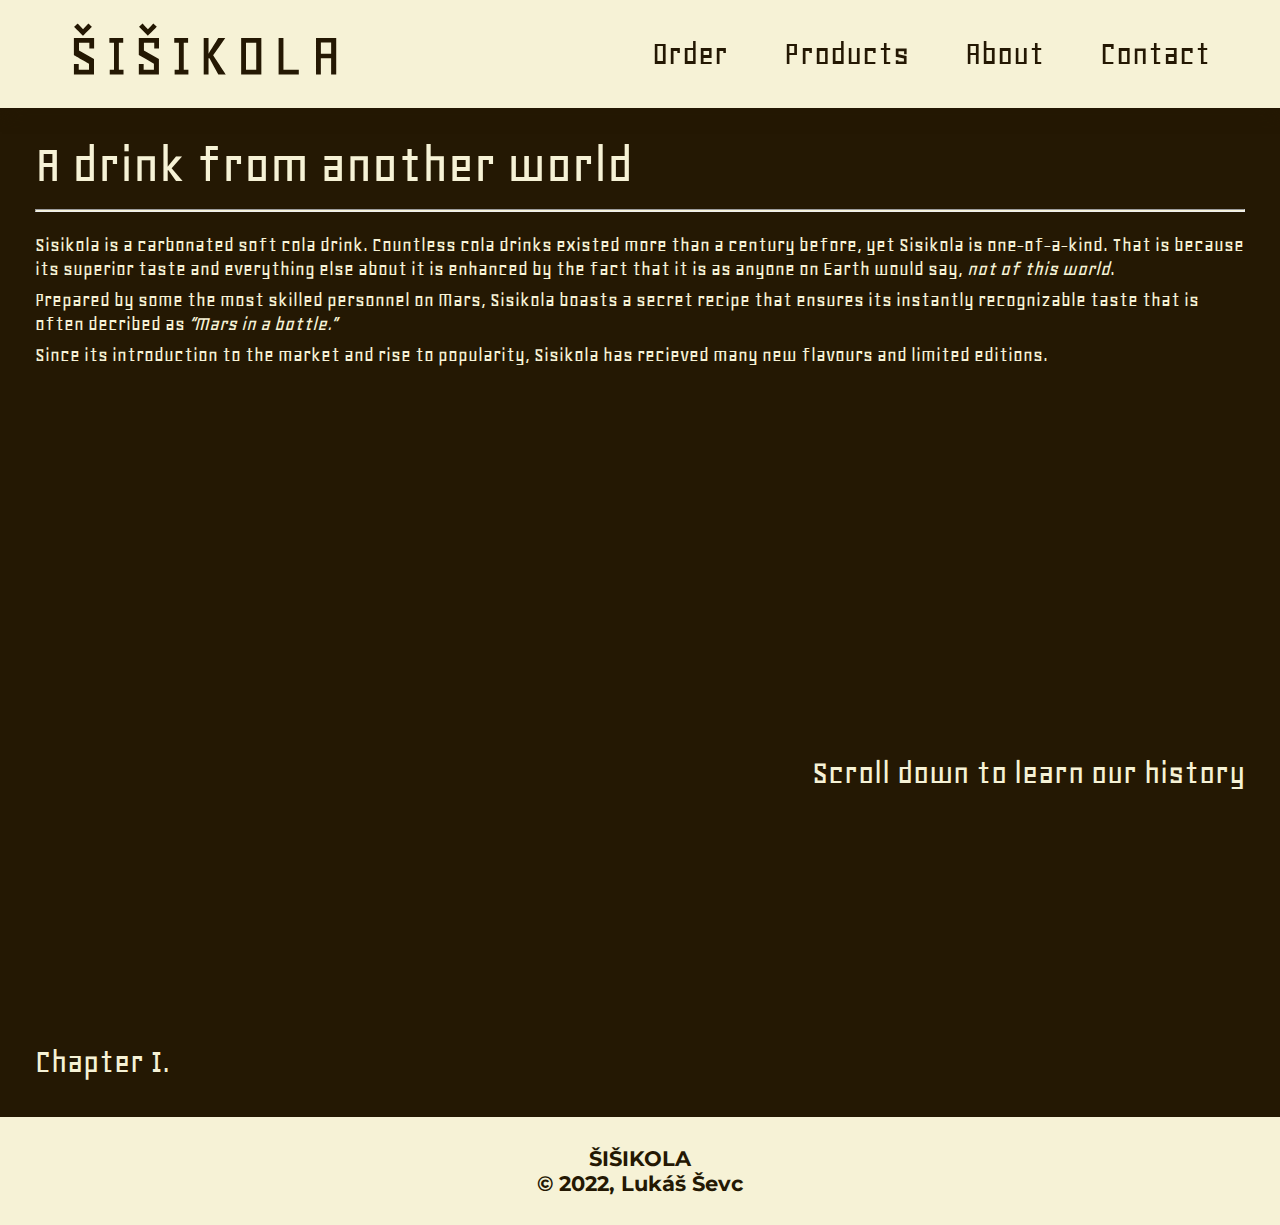
==== about.html @ ee21e85d "about: added introduction section" ====
<!DOCTYPE html>
<html lang="en">
<head>
    <meta charset="UTF-8">
    <meta http-equiv="X-UA-Compatible" content="IE=edge">
    <meta name="viewport" content="width=device-width, initial-scale=1.0">
    <title>Šišikola - About</title>
    <link rel="stylesheet" href="styles/global.css">
    <link rel="stylesheet" href="styles/about.css">
</head>
<body>
    <header id="header">
        <a href="index.html" id="header-img">
            <img src="media/sisikola-logo-text.svg" alt="logo">
        </a>
        <nav id="nav-bar">
            <a class="nav-link" href="">Order</a>
            <a class="nav-link" href="">Products</a>
            <a class="nav-link" href="">About</a>
            <a class="nav-link" href="contact.html">Contact</a>
        </nav>
        <div class="hamburger">
            <span class="bar"></span>
            <span class="bar"></span>
            <span class="bar"></span>
        </div>
    </header>
    
    <section id="main">
        <section id="intro">
            <div class="content">
                <h1>A drink from another world</h1>
                <hr>
                <div class="text">
                    <p>Sisikola is a carbonated soft cola drink. Countless cola drinks existed more than a century before, yet Sisikola is one-of-a-kind. That is because its superior taste and everything else about it is enhanced by the fact that it is as anyone on Earth would say, <i>not of this world</i>.</p>
                    <p>Prepared by some the most skilled personnel on Mars, Sisikola  boasts a secret recipe that ensures its instantly recognizable taste that is often decribed as <i>“Mars in a bottle.”</i></p>
                    <p>Since its introduction to the market and rise to popularity, Sisikola has recieved many new flavours and limited editions.</p>
                </div>
            </div>
            <div class="scroll-prompt">
                <h2>Scroll down to learn our history</h2>
            </div>
        </section>
        <section id="story">
            <div id="chapters-container">
                <arcticle class="chapter">
                    <h2>Chapter I.</h2>
                </arcticle>
            </div>
        </section>
    </section>
    
    <footer>
        <p class="copyright">
            ŠIŠIKOLA
            <br>
            © 2022, Lukáš Ševc
        </p>
    </footer>
</body>
</html>

<script src="scripts/header.js"></script>
---- styles/global.css ----
@import url("https://fonts.googleapis.com/css2?family=Geo:ital@0;1&family=Montserrat:ital,wght@0,100;0,200;0,300;0,400;0,500;0,600;0,700;0,800;0,900;1,100;1,200;1,300;1,400;1,500;1,600;1,700;1,800;1,900&display=swap");
:root {
  font-size: 10px;
}

@media (max-width: 1800px) {
  :root {
    font-size: 9px;
  }
}

@media (max-width: 1500px) {
  :root {
    font-size: 8px;
  }
}

@media (max-width: 1300px) {
  :root {
    font-size: 7px;
  }
}

@media (max-width: 1200px) {
  :root {
    font-size: 6px;
  }
}

@media (max-width: 900px) {
  :root {
    font-size: 5.5px;
  }
}

* {
  margin: 0;
  padding: 0;
  -webkit-box-sizing: border-box;
          box-sizing: border-box;
}

#main {
  font-size: 4rem;
  width: 100vw;
  display: -webkit-box;
  display: -ms-flexbox;
  display: flex;
  -webkit-box-orient: vertical;
  -webkit-box-direction: normal;
      -ms-flex-direction: column;
          flex-direction: column;
  position: relative;
  min-height: 90vh;
  padding-top: 12vh;
  overflow: hidden;
}

h1 {
  font-size: 8rem;
  font-weight: normal;
}

@media (max-width: 620px) {
  h1 {
    font-size: 5rem;
  }
}

h2 {
  font-size: 5rem;
  font-weight: normal;
}

@media (max-width: 620px) {
  h2 {
    font-size: 4.5rem;
  }
}

p {
  font-size: 3rem;
}

hr {
  background: #F6F2D6;
  color: #F6F2D6;
  height: 3px;
}

body {
  background: #241803;
  background-image: url(../media/noise-bg.png);
  background-position: center;
  background-repeat: repeat;
  background-size: cover;
  color: #F6F2D6;
  font-family: 'Geo', sans-serif;
  width: 100vw;
  overflow-x: hidden;
  scrollbar-width: 0;
}

body::-webkit-scrollbar {
  display: none;
}

header, footer {
  background: #F6F2D6;
  color: #241803;
  width: 100vw;
  height: 12vh;
  z-index: 99;
}

header {
  position: fixed;
  display: -webkit-box;
  display: -ms-flexbox;
  display: flex;
  -webkit-box-pack: justify;
      -ms-flex-pack: justify;
          justify-content: space-between;
  -webkit-box-align: center;
      -ms-flex-align: center;
          align-items: center;
  font-size: 5rem;
  -webkit-box-shadow: 0.2rem 0.2rem 3rem #241803;
          box-shadow: 0.2rem 0.2rem 3rem #241803;
  padding: 0 10rem;
  -webkit-box-sizing: border-box;
          box-sizing: border-box;
}

@media (max-width: 400px) {
  header {
    padding: 0 10vw;
  }
}

header #header-img {
  width: 30vh;
}

@media (max-width: 460px) {
  header #header-img {
    width: 50vw;
  }
}

header #nav-bar {
  display: -webkit-box;
  display: -ms-flexbox;
  display: flex;
  text-align: center;
  -webkit-box-align: center;
      -ms-flex-align: center;
          align-items: center;
  -webkit-box-pack: space-evenly;
      -ms-flex-pack: space-evenly;
          justify-content: space-evenly;
  gap: 8rem;
}

header #nav-bar .nav-link {
  text-decoration: none;
  color: #241803;
}

footer {
  font-size: 2rem;
  display: -webkit-box;
  display: -ms-flexbox;
  display: flex;
  -webkit-box-align: center;
      -ms-flex-align: center;
          align-items: center;
  -webkit-box-pack: center;
      -ms-flex-pack: center;
          justify-content: center;
}

footer .copyright {
  font-weight: bold;
  font-family: 'Montserrat', sans-serif;
  text-align: center;
}

.button {
  font-size: 6rem;
  border: 2px solid #F6F2D6;
  padding: 1rem 8rem;
  background: rgba(246, 242, 214, 0.12);
  text-decoration: none;
  color: #F6F2D6;
  text-align: center;
}

@media (max-width: 600px) {
  .button {
    font-size: 5rem;
  }
}

.button:hover {
  -webkit-filter: brightness(400%);
          filter: brightness(400%);
  -webkit-filter: saturate(200%);
          filter: saturate(200%);
  -webkit-box-shadow: 0 0 1rem rgba(246, 242, 214, 0.8);
          box-shadow: 0 0 1rem rgba(246, 242, 214, 0.8);
}

.hamburger {
  display: none;
  cursor: pointer;
}

.hamburger .bar {
  display: block;
  width: 25px;
  height: 4px;
  background-color: #241803;
  border-radius: 1px;
}

@media (max-width: 1200px) {
  .hamburger {
    display: block;
    position: relative;
    display: -webkit-box;
    display: -ms-flexbox;
    display: flex;
    -webkit-box-orient: vertical;
    -webkit-box-direction: normal;
        -ms-flex-direction: column;
            flex-direction: column;
    gap: 6px;
    -webkit-box-align: end;
        -ms-flex-align: end;
            align-items: flex-end;
  }
  hamburger.active .bar:nth-child(2) {
    opacity: 0;
  }
  hamburger.active .bar:nth-child(1) {
    -webkit-transform: translateY(8px) rotate(45deg);
            transform: translateY(8px) rotate(45deg);
  }
  hamburger.active .bar:nth-child(3) {
    -webkit-transform: translateY(-8px) rotate(-45deg);
            transform: translateY(-8px) rotate(-45deg);
  }
  #nav-bar {
    position: fixed;
    top: -100vh;
    -webkit-box-orient: vertical;
    -webkit-box-direction: normal;
        -ms-flex-direction: column;
            flex-direction: column;
    background-color: rgba(246, 242, 214, 0.8);
    width: 100%;
    -webkit-transition: .7s ease;
    transition: .7s ease;
    z-index: -10;
    padding: 5rem 0 15rem 0;
    height: 100vh;
    margin: 0 -10rem;
    font-size: 7rem;
    -webkit-backdrop-filter: blur(4px);
            backdrop-filter: blur(4px);
  }
}

@media (max-width: 1200px) and (max-width: 400px) {
  #nav-bar {
    margin: 0 -10vw;
  }
}

@media (max-width: 1200px) {
  #nav-bar.active {
    top: 9vh;
  }
}
---- styles/about.css ----
#main #intro, #main #story {
  padding: 5rem;
  display: -webkit-box;
  display: -ms-flexbox;
  display: flex;
  -webkit-box-orient: vertical;
  -webkit-box-direction: normal;
      -ms-flex-direction: column;
          flex-direction: column;
  -webkit-box-pack: justify;
      -ms-flex-pack: justify;
          justify-content: space-between;
  gap: 3rem;
}

#main #intro h1, #main #story h1 {
  line-height: .8em;
}

#main #intro .text, #main #story .text {
  display: -webkit-box;
  display: -ms-flexbox;
  display: flex;
  -webkit-box-orient: vertical;
  -webkit-box-direction: normal;
      -ms-flex-direction: column;
          flex-direction: column;
  -webkit-box-pack: justify;
      -ms-flex-pack: justify;
          justify-content: space-between;
  gap: 1rem;
}

#main #intro {
  min-height: 100vh;
}

#main #intro .content {
  display: -webkit-box;
  display: -ms-flexbox;
  display: flex;
  -webkit-box-orient: vertical;
  -webkit-box-direction: normal;
      -ms-flex-direction: column;
          flex-direction: column;
  gap: 3rem;
}

#main #intro .scroll-prompt {
  position: relative;
  bottom: 20vh;
  text-align: right;
}
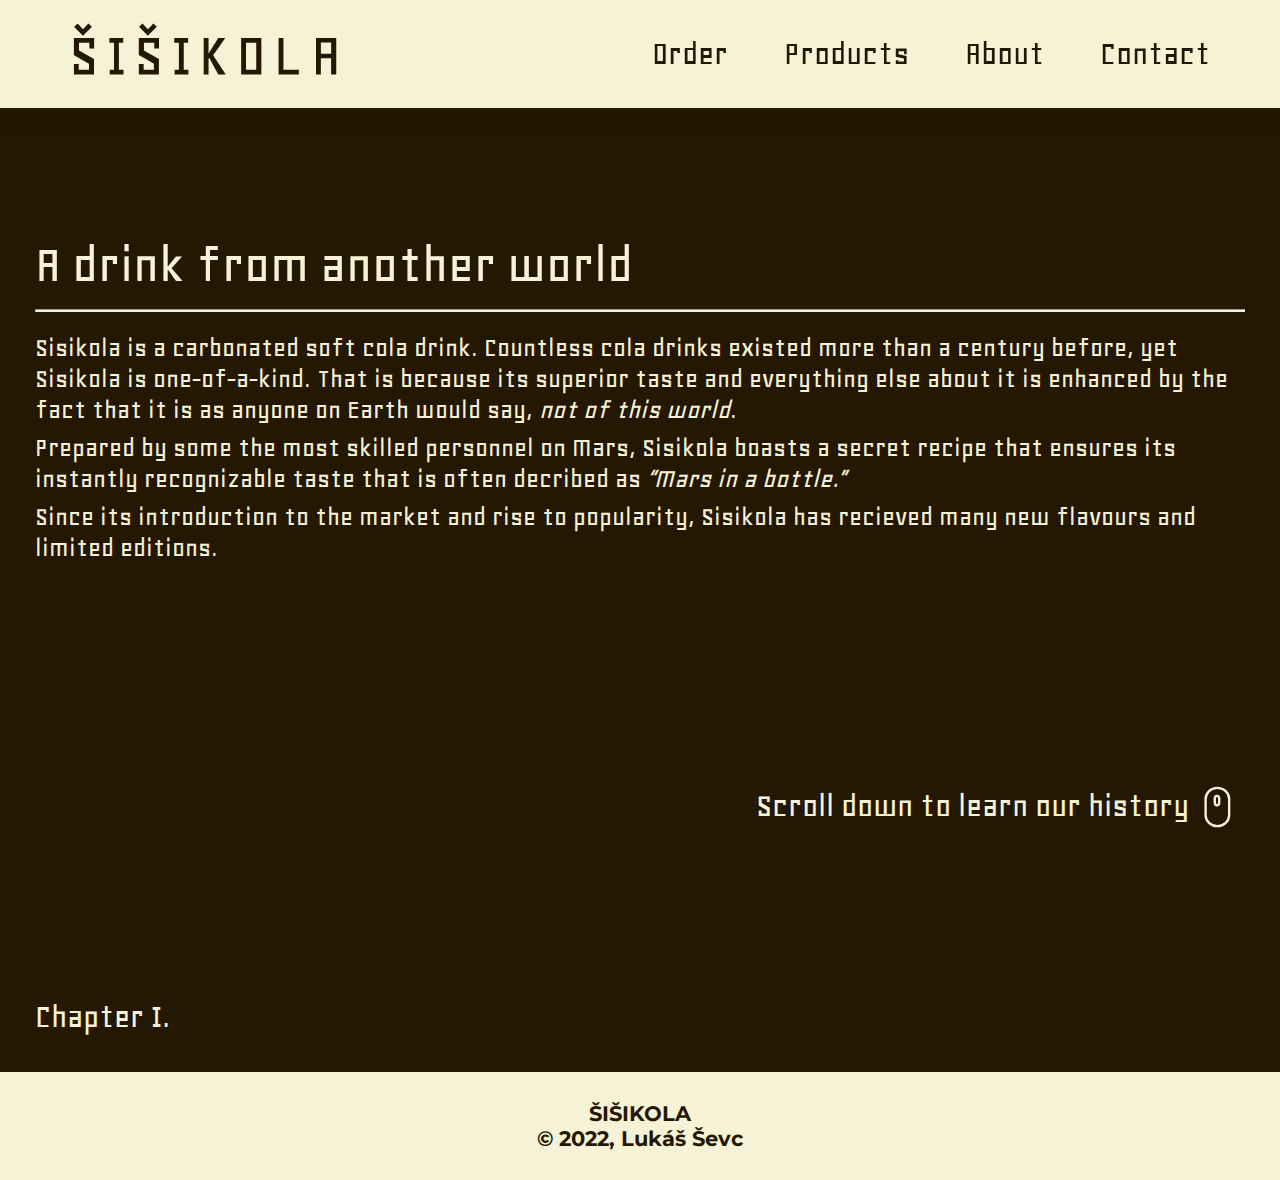
==== commit 4d32a440: "about: added animated scroll down prompt" ====
--- a/about.html
+++ b/about.html
@@ -38,7 +38,7 @@
                 </div>
             </div>
             <div class="scroll-prompt">
-                <h2>Scroll down to learn our history</h2>
+                <h2>Scroll down to learn our history</h2><img class="inline-icon" src="media/icons/scroll-light.svg" alt="scroll">
             </div>
         </section>
         <section id="story">
--- a/styles/global.css
+++ b/styles/global.css
@@ -165,6 +165,11 @@
 header #nav-bar .nav-link {
   text-decoration: none;
   color: #241803;
+}
+
+.inline-icon {
+  height: 1.5em;
+  width: 2em;
 }
 
 footer {
@@ -283,3 +288,42 @@
     top: 9vh;
   }
 }
+
+.scroll-prompt .inline-icon {
+  -webkit-animation-name: bounce;
+          animation-name: bounce;
+  -webkit-animation-iteration-count: infinite;
+          animation-iteration-count: infinite;
+  -webkit-animation-duration: 2s;
+          animation-duration: 2s;
+}
+
+@-webkit-keyframes bounce {
+  0% {
+    -webkit-transform: translate(0, 30%);
+            transform: translate(0, 30%);
+  }
+  50% {
+    -webkit-transform: translate(0, -20%);
+            transform: translate(0, -20%);
+  }
+  100% {
+    -webkit-transform: translate(0, 30%);
+            transform: translate(0, 30%);
+  }
+}
+
+@keyframes bounce {
+  0% {
+    -webkit-transform: translate(0, 30%);
+            transform: translate(0, 30%);
+  }
+  50% {
+    -webkit-transform: translate(0, -20%);
+            transform: translate(0, -20%);
+  }
+  100% {
+    -webkit-transform: translate(0, 30%);
+            transform: translate(0, 30%);
+  }
+}
--- a/styles/about.css
+++ b/styles/about.css
@@ -31,8 +31,14 @@
   gap: 1rem;
 }
 
+#main #intro .text p, #main #story .text p {
+  font-size: 1em;
+}
+
 #main #intro {
-  min-height: 100vh;
+  min-height: 95vh;
+  -ms-flex-pack: distribute;
+      justify-content: space-around;
 }
 
 #main #intro .content {
@@ -48,6 +54,14 @@
 
 #main #intro .scroll-prompt {
   position: relative;
-  bottom: 20vh;
   text-align: right;
+  display: -webkit-box;
+  display: -ms-flexbox;
+  display: flex;
+  -webkit-box-align: center;
+      -ms-flex-align: center;
+          align-items: center;
+  -webkit-box-pack: end;
+      -ms-flex-pack: end;
+          justify-content: end;
 }
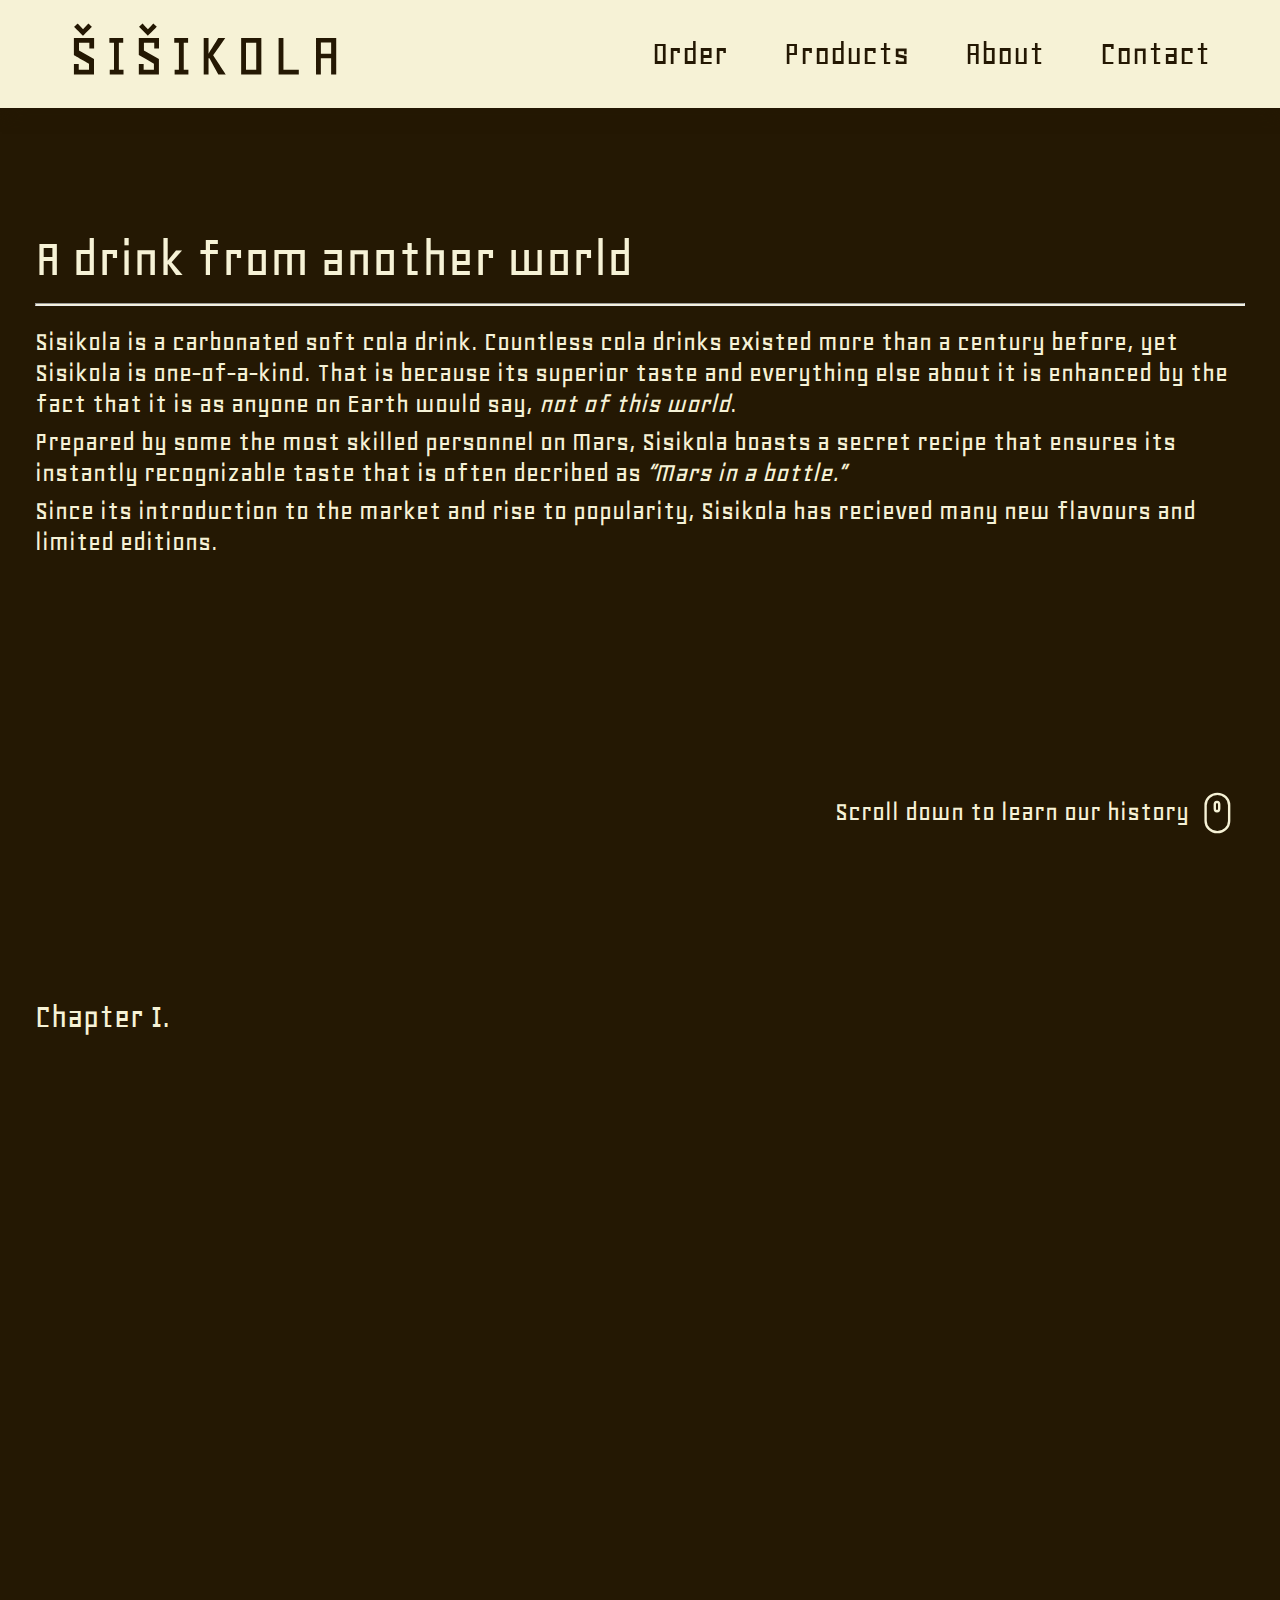
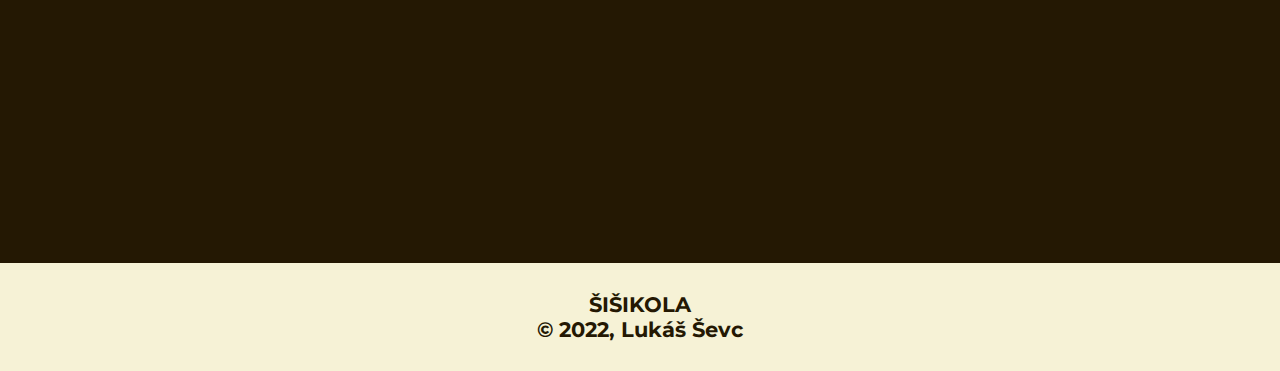
==== commit 97ef24c5: "about: scroll prompt now clickable" ====
--- a/about.html
+++ b/about.html
@@ -37,9 +37,9 @@
                     <p>Since its introduction to the market and rise to popularity, Sisikola has recieved many new flavours and limited editions.</p>
                 </div>
             </div>
-            <div class="scroll-prompt">
-                <h2>Scroll down to learn our history</h2><img class="inline-icon" src="media/icons/scroll-light.svg" alt="scroll">
-            </div>
+            <a href="#story" class="scroll-prompt">
+                <span>Scroll down to learn our history</span><img class="inline-icon" src="media/icons/scroll-light.svg" alt="scroll">
+            </a>
         </section>
         <section id="story">
             <div id="chapters-container">
--- a/styles/global.css
+++ b/styles/global.css
@@ -1,6 +1,7 @@
 @import url("https://fonts.googleapis.com/css2?family=Geo:ital@0;1&family=Montserrat:ital,wght@0,100;0,200;0,300;0,400;0,500;0,600;0,700;0,800;0,900;1,100;1,200;1,300;1,400;1,500;1,600;1,700;1,800;1,900&display=swap");
 :root {
   font-size: 10px;
+  scroll-behavior: smooth;
 }
 
 @media (max-width: 1800px) {
@@ -289,6 +290,23 @@
   }
 }
 
+.inline-icon {
+  display: inline;
+}
+
+.scroll-prompt {
+  text-decoration: none;
+  color: #F6F2D6;
+}
+
+.scroll-prompt:hover {
+  -webkit-filter: brightness(400%);
+          filter: brightness(400%);
+  -webkit-filter: saturate(200%);
+          filter: saturate(200%);
+  text-shadow: 0 0 1rem rgba(246, 242, 214, 0.8);
+}
+
 .scroll-prompt .inline-icon {
   -webkit-animation-name: bounce;
           animation-name: bounce;
--- a/styles/about.css
+++ b/styles/about.css
@@ -11,6 +11,7 @@
       -ms-flex-pack: justify;
           justify-content: space-between;
   gap: 3rem;
+  min-height: 100vh;
 }
 
 #main #intro h1, #main #story h1 {
@@ -39,6 +40,7 @@
   min-height: 95vh;
   -ms-flex-pack: distribute;
       justify-content: space-around;
+  gap: 5vh;
 }
 
 #main #intro .content {
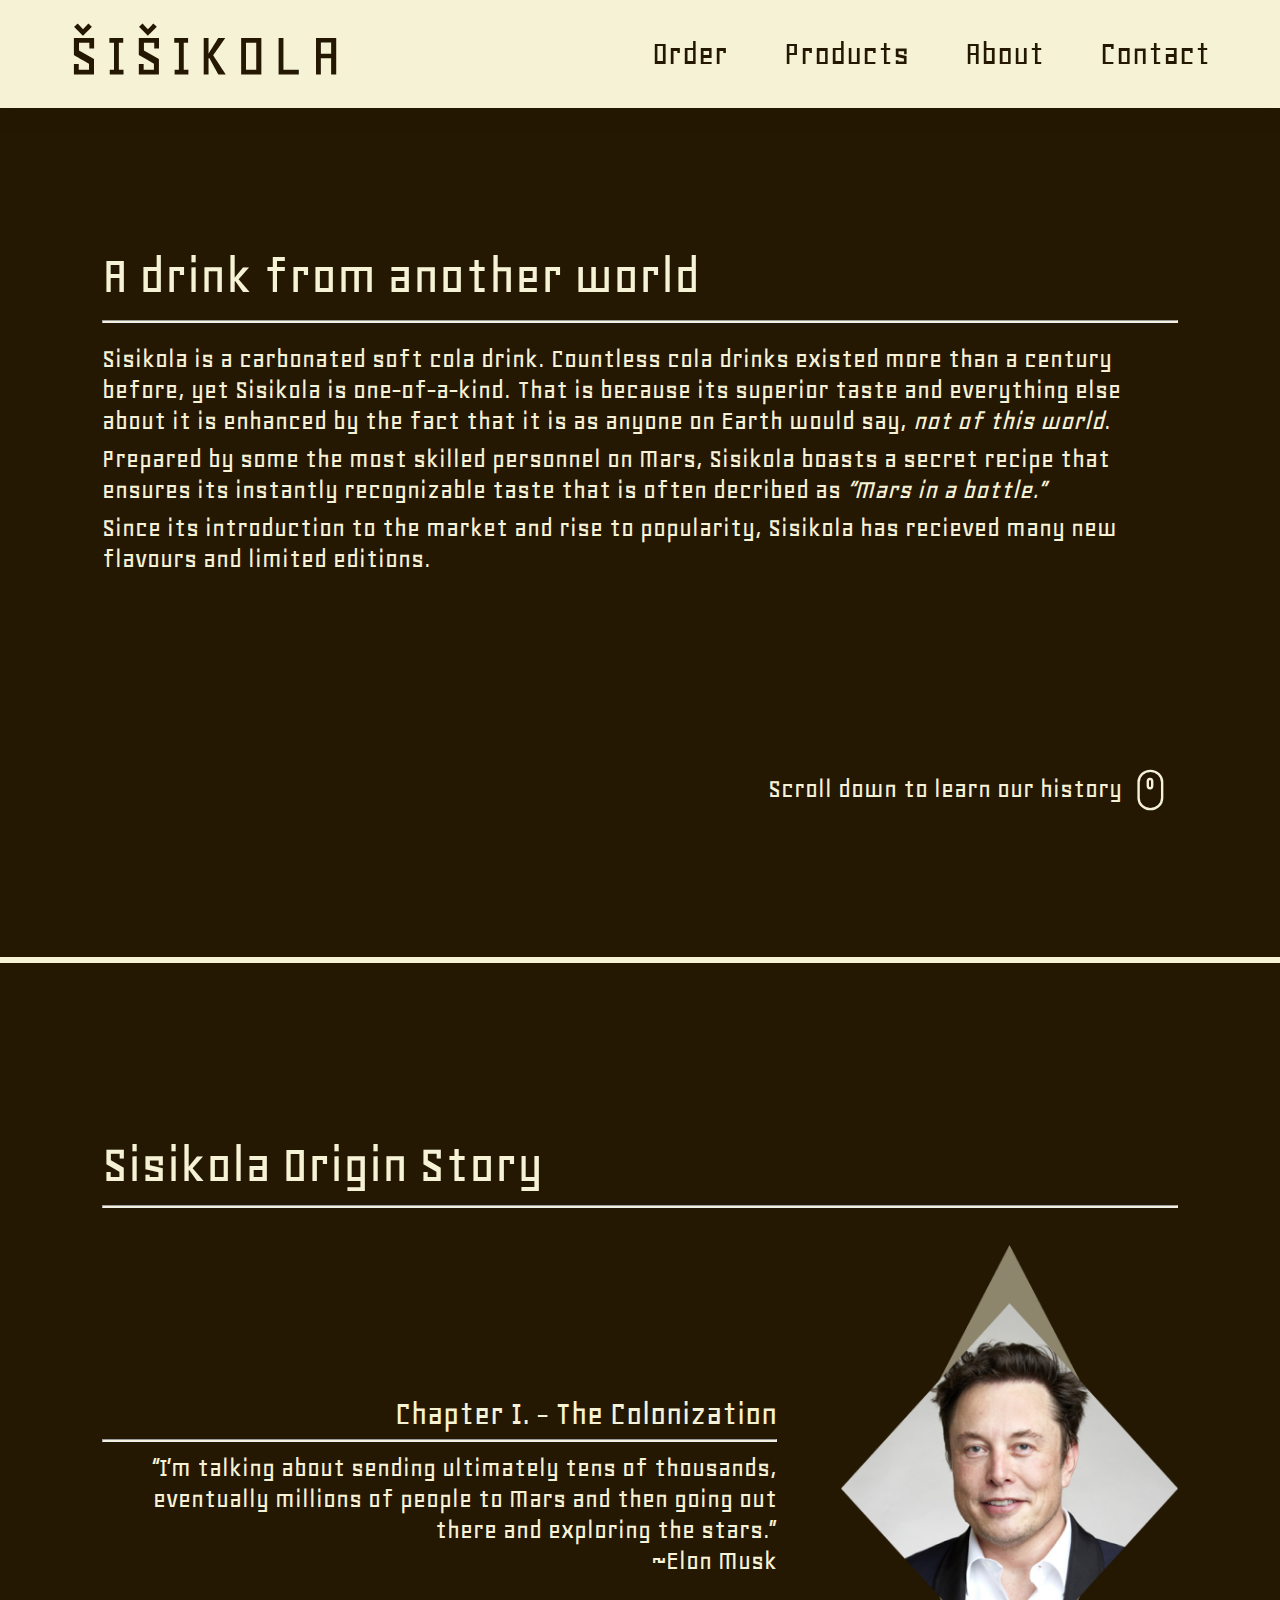
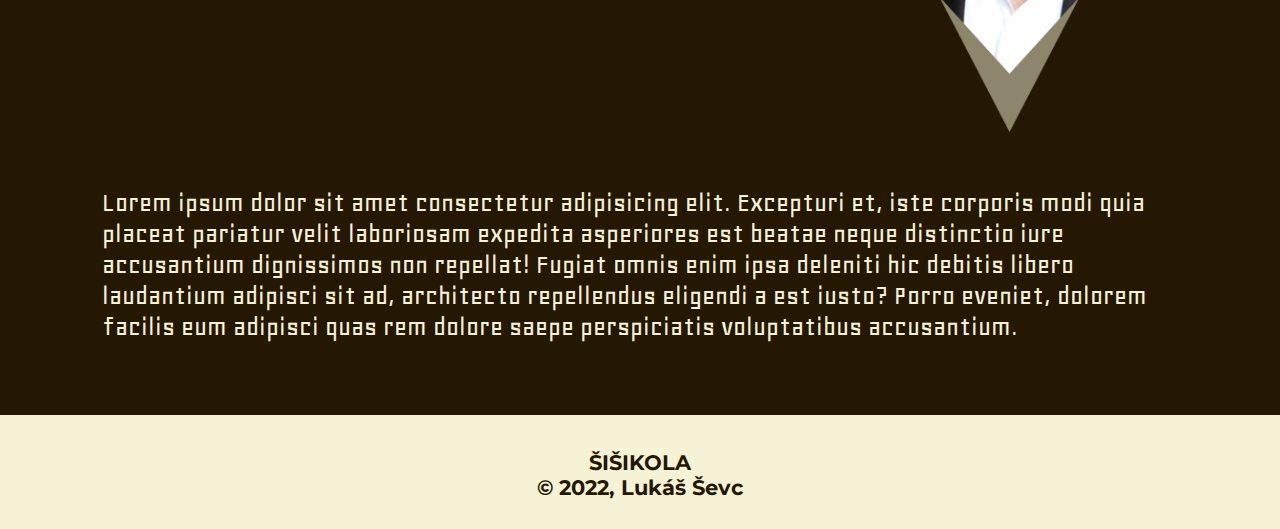
==== commit 529fddec: "about: added chapter 1 placeholder" ====
--- a/about.html
+++ b/about.html
@@ -42,11 +42,34 @@
             </a>
         </section>
         <section id="story">
-            <div id="chapters-container">
-                <arcticle class="chapter">
-                    <h2>Chapter I.</h2>
-                </arcticle>
-            </div>
+            <article class="chapter">
+                <div class="chapter-head">
+                    <div class="text-part">
+                        <h1 class="title">Sisikola Origin Story</h1>
+                        <hr>
+                        <p class="heading-description"></p>
+                    </div>
+                </div>
+            </article>
+            <arcticle class="chapter">
+                <div class="chapter-head">
+                    <div class="text-part">
+                        <h2 class="title">Chapter I. - The Colonization</h2>
+                        <hr>
+                        <p>
+                            <blockquote cite="https://www.pbs.org/newshour/show/spacex-boldly-looks-to-blast-millions-of-people-to-mars">
+                                <q>I’m talking about sending ultimately tens of thousands, eventually millions of people to Mars and then going out there and exploring the stars.</q>
+                                <br>
+                                ~Elon Musk
+                            </blockquote>
+                        </p>
+                    </div>
+                    <img class="img-part" src="media/about-images/elon-musk.png" alt="Elon Musk">
+                </div>
+                <div class="text">
+                    <p>Lorem ipsum dolor sit amet consectetur adipisicing elit. Excepturi et, iste corporis modi quia placeat pariatur velit laboriosam expedita asperiores est beatae neque distinctio iure accusantium dignissimos non repellat! Fugiat omnis enim ipsa deleniti hic debitis libero laudantium adipisci sit ad, architecto repellendus eligendi a est iusto? Porro eveniet, dolorem facilis eum adipisci quas rem dolore saepe perspiciatis voluptatibus accusantium.</p>
+                </div>
+            </arcticle>
         </section>
     </section>
     
--- a/styles/global.css
+++ b/styles/global.css
@@ -55,6 +55,11 @@
   min-height: 90vh;
   padding-top: 12vh;
   overflow: hidden;
+}
+
+#main > * {
+  border-bottom: 6px solid #F6F2D6;
+  padding: 8vh 8vw;
 }
 
 h1 {
--- a/styles/about.css
+++ b/styles/about.css
@@ -1,5 +1,4 @@
 #main #intro, #main #story {
-  padding: 5rem;
   display: -webkit-box;
   display: -ms-flexbox;
   display: flex;
@@ -67,3 +66,77 @@
       -ms-flex-pack: end;
           justify-content: end;
 }
+
+#main #story {
+  padding-top: 20vh;
+  display: -webkit-box;
+  display: -ms-flexbox;
+  display: flex;
+  -webkit-box-orient: vertical;
+  -webkit-box-direction: normal;
+      -ms-flex-direction: column;
+          flex-direction: column;
+  -webkit-box-pack: start;
+      -ms-flex-pack: start;
+          justify-content: start;
+}
+
+#main #story .chapter {
+  display: -webkit-box;
+  display: -ms-flexbox;
+  display: flex;
+  -webkit-box-orient: vertical;
+  -webkit-box-direction: normal;
+      -ms-flex-direction: column;
+          flex-direction: column;
+  gap: 2em;
+}
+
+#main #story .chapter .chapter-head {
+  display: -ms-grid;
+  display: grid;
+  -ms-grid-columns: 2fr 1fr;
+      grid-template-columns: 2fr 1fr;
+  justify-items: center;
+  -webkit-box-align: center;
+      -ms-flex-align: center;
+          align-items: center;
+  gap: 5vw;
+}
+
+#main #story .chapter .chapter-head .text-part {
+  width: 100%;
+  display: -webkit-box;
+  display: -ms-flexbox;
+  display: flex;
+  -webkit-box-orient: vertical;
+  -webkit-box-direction: normal;
+      -ms-flex-direction: column;
+          flex-direction: column;
+  gap: .2em;
+  -webkit-box-pack: space-evenly;
+      -ms-flex-pack: space-evenly;
+          justify-content: space-evenly;
+  text-align: right;
+}
+
+#main #story .chapter .chapter-head .img-part {
+  width: 100%;
+}
+
+#main #story .chapter:nth-child(1) {
+  -webkit-box-orient: vertical;
+  -webkit-box-direction: normal;
+      -ms-flex-direction: column;
+          flex-direction: column;
+  gap: 3rem;
+}
+
+#main #story .chapter:nth-child(1) .chapter-head {
+  display: block;
+}
+
+#main #story .chapter:nth-child(1) .chapter-head .text-part {
+  gap: .6em;
+  text-align: left;
+}
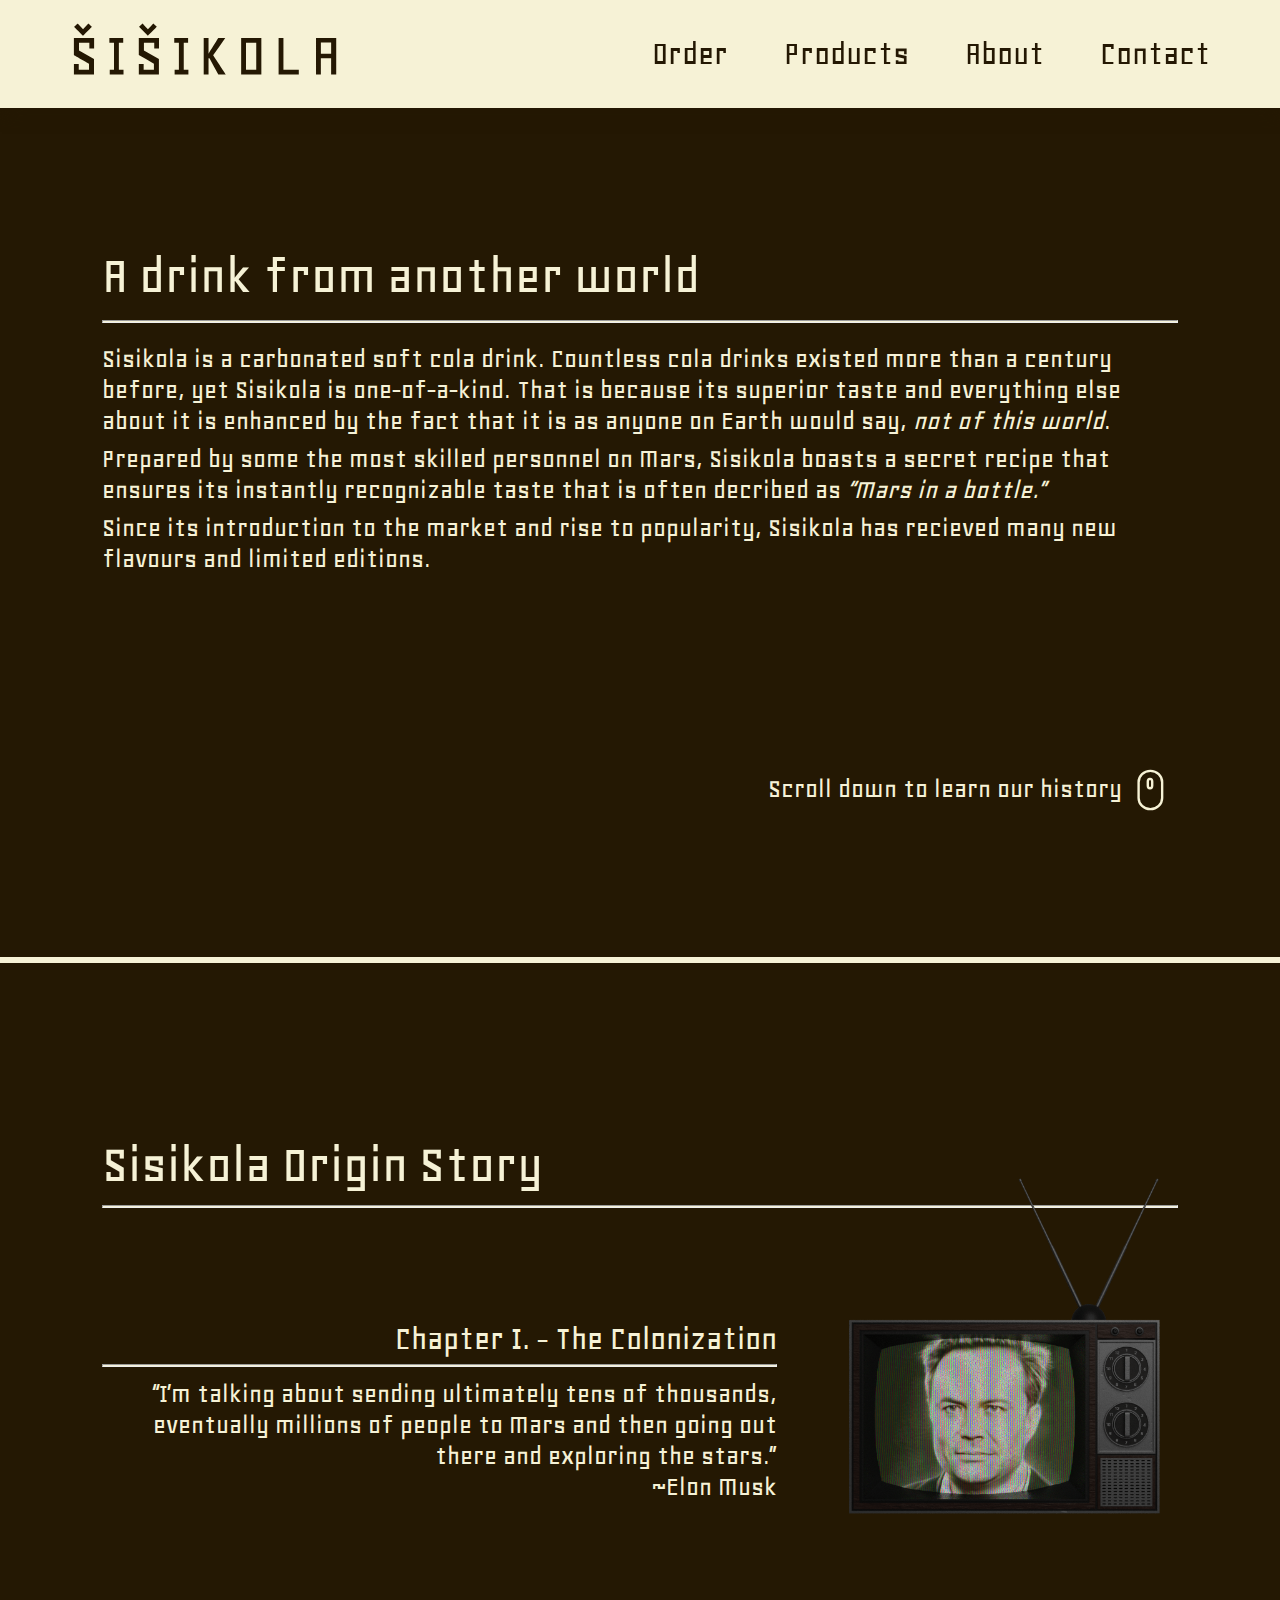
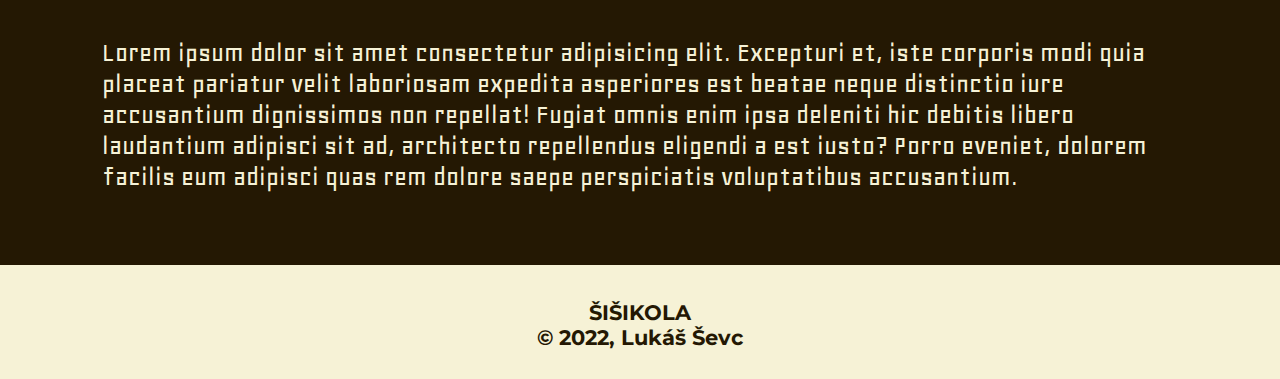
==== commit ebca5046: "visual adjustments" ====
--- a/about.html
+++ b/about.html
@@ -64,7 +64,7 @@
                             </blockquote>
                         </p>
                     </div>
-                    <img class="img-part" src="media/about-images/elon-musk.png" alt="Elon Musk">
+                    <img class="img-part" src="media/tv-portraits/tv-on-elon-musk.png" alt="Elon Musk">
                 </div>
                 <div class="text">
                     <p>Lorem ipsum dolor sit amet consectetur adipisicing elit. Excepturi et, iste corporis modi quia placeat pariatur velit laboriosam expedita asperiores est beatae neque distinctio iure accusantium dignissimos non repellat! Fugiat omnis enim ipsa deleniti hic debitis libero laudantium adipisci sit ad, architecto repellendus eligendi a est iusto? Porro eveniet, dolorem facilis eum adipisci quas rem dolore saepe perspiciatis voluptatibus accusantium.</p>
--- a/styles/global.css
+++ b/styles/global.css
@@ -1,19 +1,7 @@
 @import url("https://fonts.googleapis.com/css2?family=Geo:ital@0;1&family=Montserrat:ital,wght@0,100;0,200;0,300;0,400;0,500;0,600;0,700;0,800;0,900;1,100;1,200;1,300;1,400;1,500;1,600;1,700;1,800;1,900&display=swap");
 :root {
-  font-size: 10px;
+  font-size: 8px;
   scroll-behavior: smooth;
-}
-
-@media (max-width: 1800px) {
-  :root {
-    font-size: 9px;
-  }
-}
-
-@media (max-width: 1500px) {
-  :root {
-    font-size: 8px;
-  }
 }
 
 @media (max-width: 1300px) {
@@ -57,7 +45,7 @@
   overflow: hidden;
 }
 
-#main > * {
+#main > section {
   border-bottom: 6px solid #F6F2D6;
   padding: 8vh 8vw;
 }
--- a/styles/about.css
+++ b/styles/about.css
@@ -121,7 +121,9 @@
 }
 
 #main #story .chapter .chapter-head .img-part {
+  position: relative;
   width: 100%;
+  bottom: 20%;
 }
 
 #main #story .chapter:nth-child(1) {
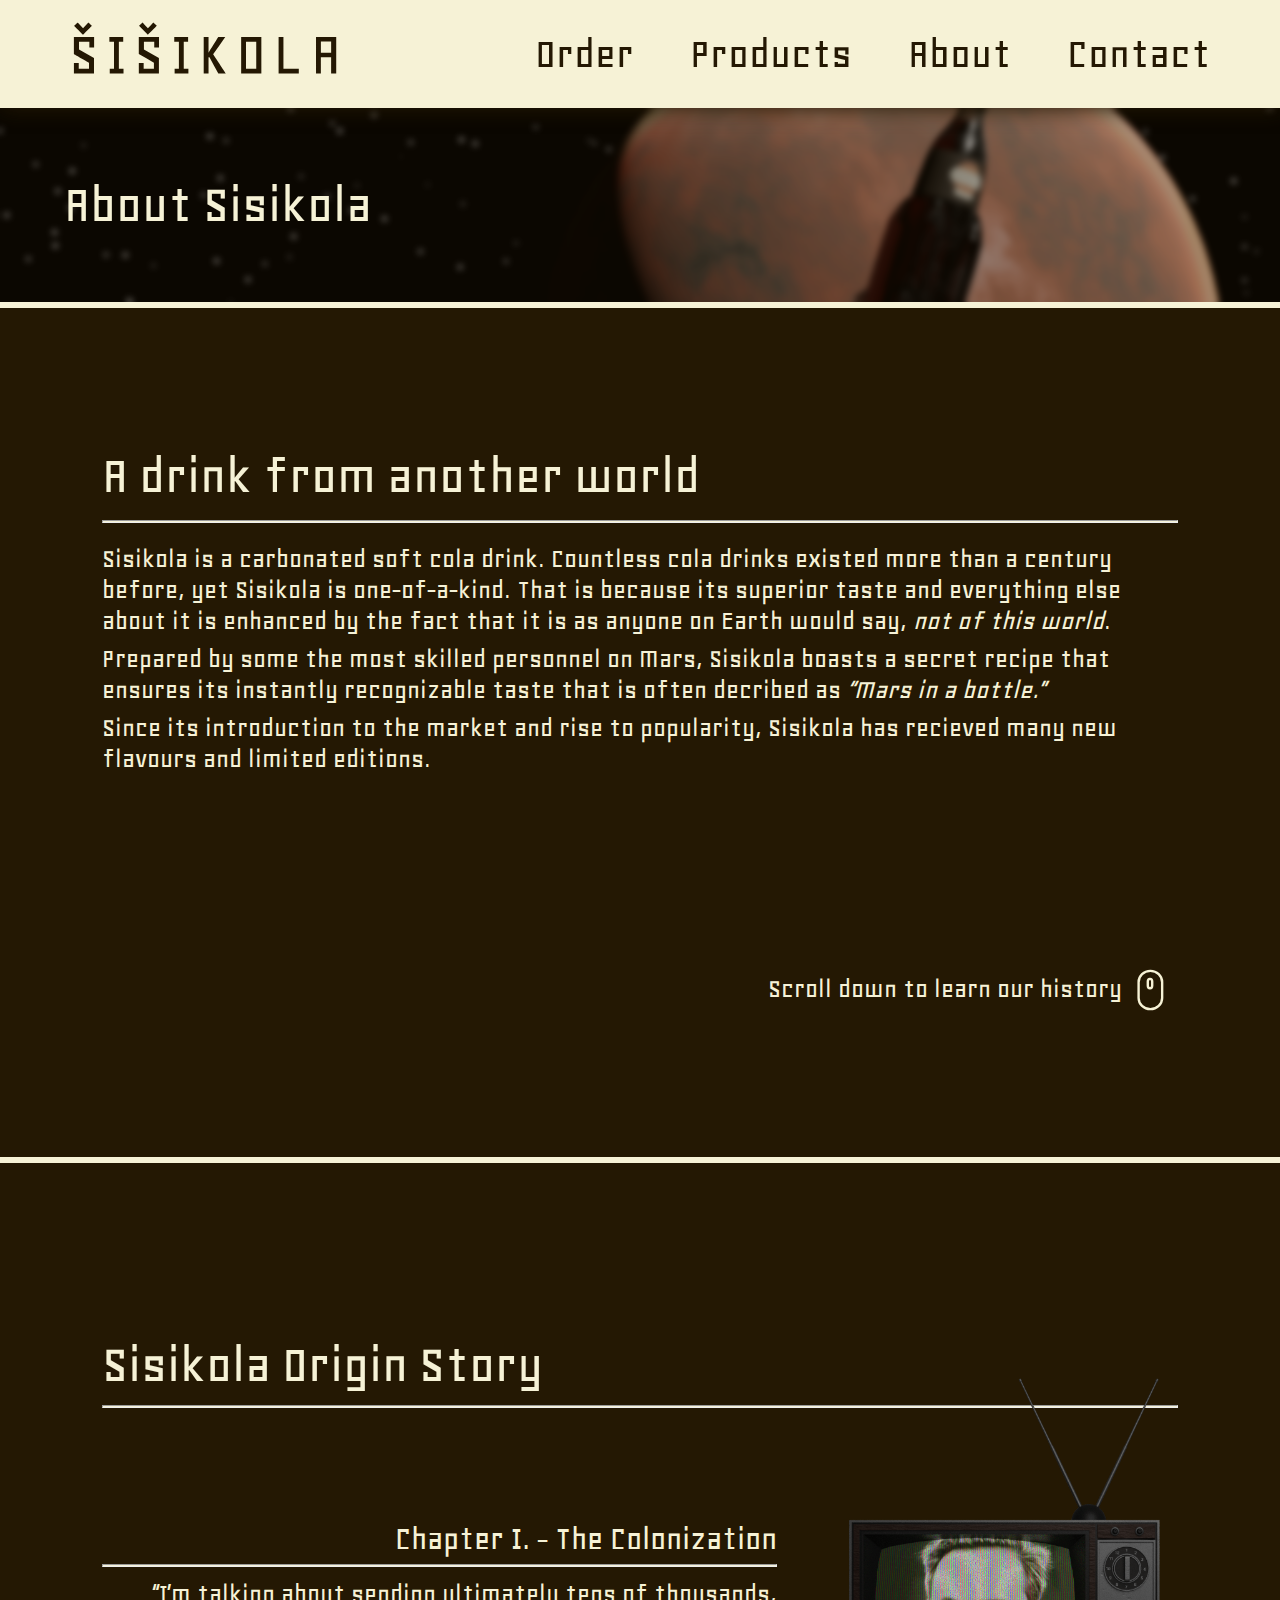
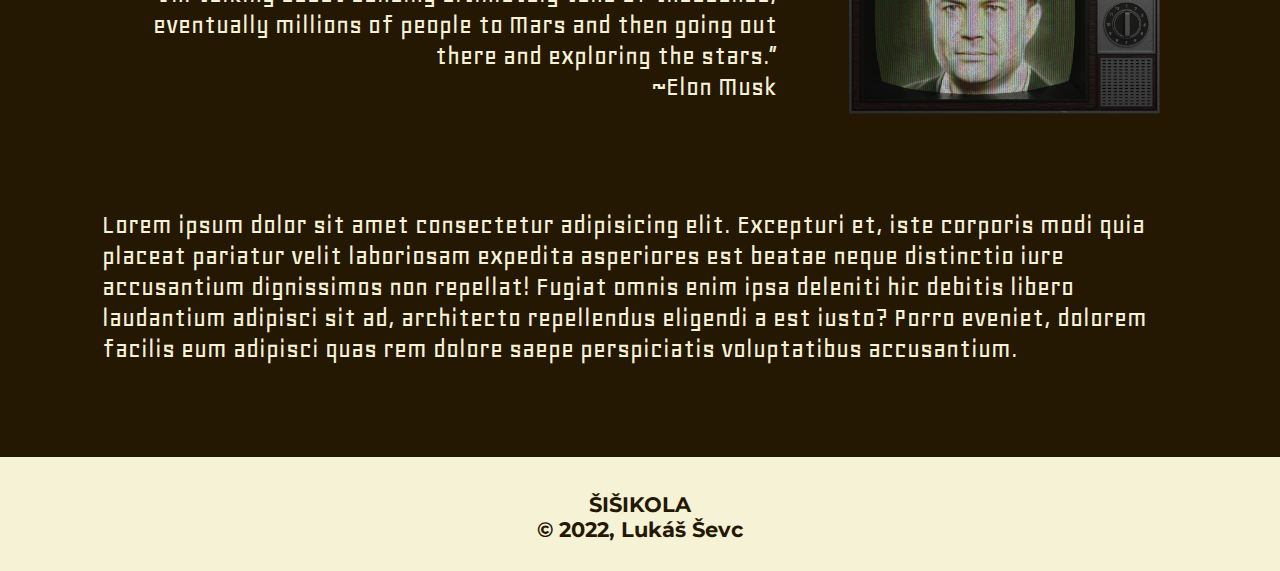
==== commit 1bf1540f: "visual adjustments" ====
--- a/about.html
+++ b/about.html
@@ -27,6 +27,11 @@
     </header>
     
     <section id="main">
+        <section id="banner">
+            <div id="banner-content">
+                <h1 class="heading">About Sisikola</h1>
+            </div>
+         </section>
         <section id="intro">
             <div class="content">
                 <h1>A drink from another world</h1>
--- a/styles/global.css
+++ b/styles/global.css
@@ -1,4 +1,8 @@
 @import url("https://fonts.googleapis.com/css2?family=Geo:ital@0;1&family=Montserrat:ital,wght@0,100;0,200;0,300;0,400;0,500;0,600;0,700;0,800;0,900;1,100;1,200;1,300;1,400;1,500;1,600;1,700;1,800;1,900&display=swap");
+html {
+  scroll-behavior: smooth;
+}
+
 :root {
   font-size: 8px;
   scroll-behavior: smooth;
@@ -48,6 +52,47 @@
 #main > section {
   border-bottom: 6px solid #F6F2D6;
   padding: 8vh 8vw;
+}
+
+#main #banner {
+  padding: 0;
+  position: relative;
+  height: 500px;
+  background-image: url(../media/sisikola-banner.png);
+  background-repeat: no-repeat;
+  background-position: center;
+  background-size: cover;
+}
+
+@media (max-width: 900px) {
+  #main #banner {
+    height: 60vw;
+  }
+}
+
+#main #banner #banner-content {
+  -webkit-backdrop-filter: blur(3px);
+          backdrop-filter: blur(3px);
+  height: 100%;
+  width: 100%;
+  padding: 5vw;
+  background: rgba(36, 24, 3, 0.3);
+  display: -webkit-box;
+  display: -ms-flexbox;
+  display: flex;
+  -webkit-box-align: center;
+      -ms-flex-align: center;
+          align-items: center;
+}
+
+#main #banner #banner-content .heading {
+  font-size: 8rem;
+}
+
+@media (max-width: 600px) {
+  #main #banner #banner-content .heading {
+    font-size: 6rem;
+  }
 }
 
 h1 {
@@ -118,7 +163,7 @@
   -webkit-box-align: center;
       -ms-flex-align: center;
           align-items: center;
-  font-size: 5rem;
+  font-size: 6.4rem;
   -webkit-box-shadow: 0.2rem 0.2rem 3rem #241803;
           box-shadow: 0.2rem 0.2rem 3rem #241803;
   padding: 0 10rem;
--- a/styles/about.css
+++ b/styles/about.css
@@ -33,6 +33,16 @@
 
 #main #intro .text p, #main #story .text p {
   font-size: 1em;
+}
+
+#main #banner {
+  height: 200px;
+}
+
+@media (max-width: 900px) {
+  #main #banner {
+    height: 100px;
+  }
 }
 
 #main #intro {
@@ -89,7 +99,7 @@
   -webkit-box-direction: normal;
       -ms-flex-direction: column;
           flex-direction: column;
-  gap: 2em;
+  gap: 1em;
 }
 
 #main #story .chapter .chapter-head {
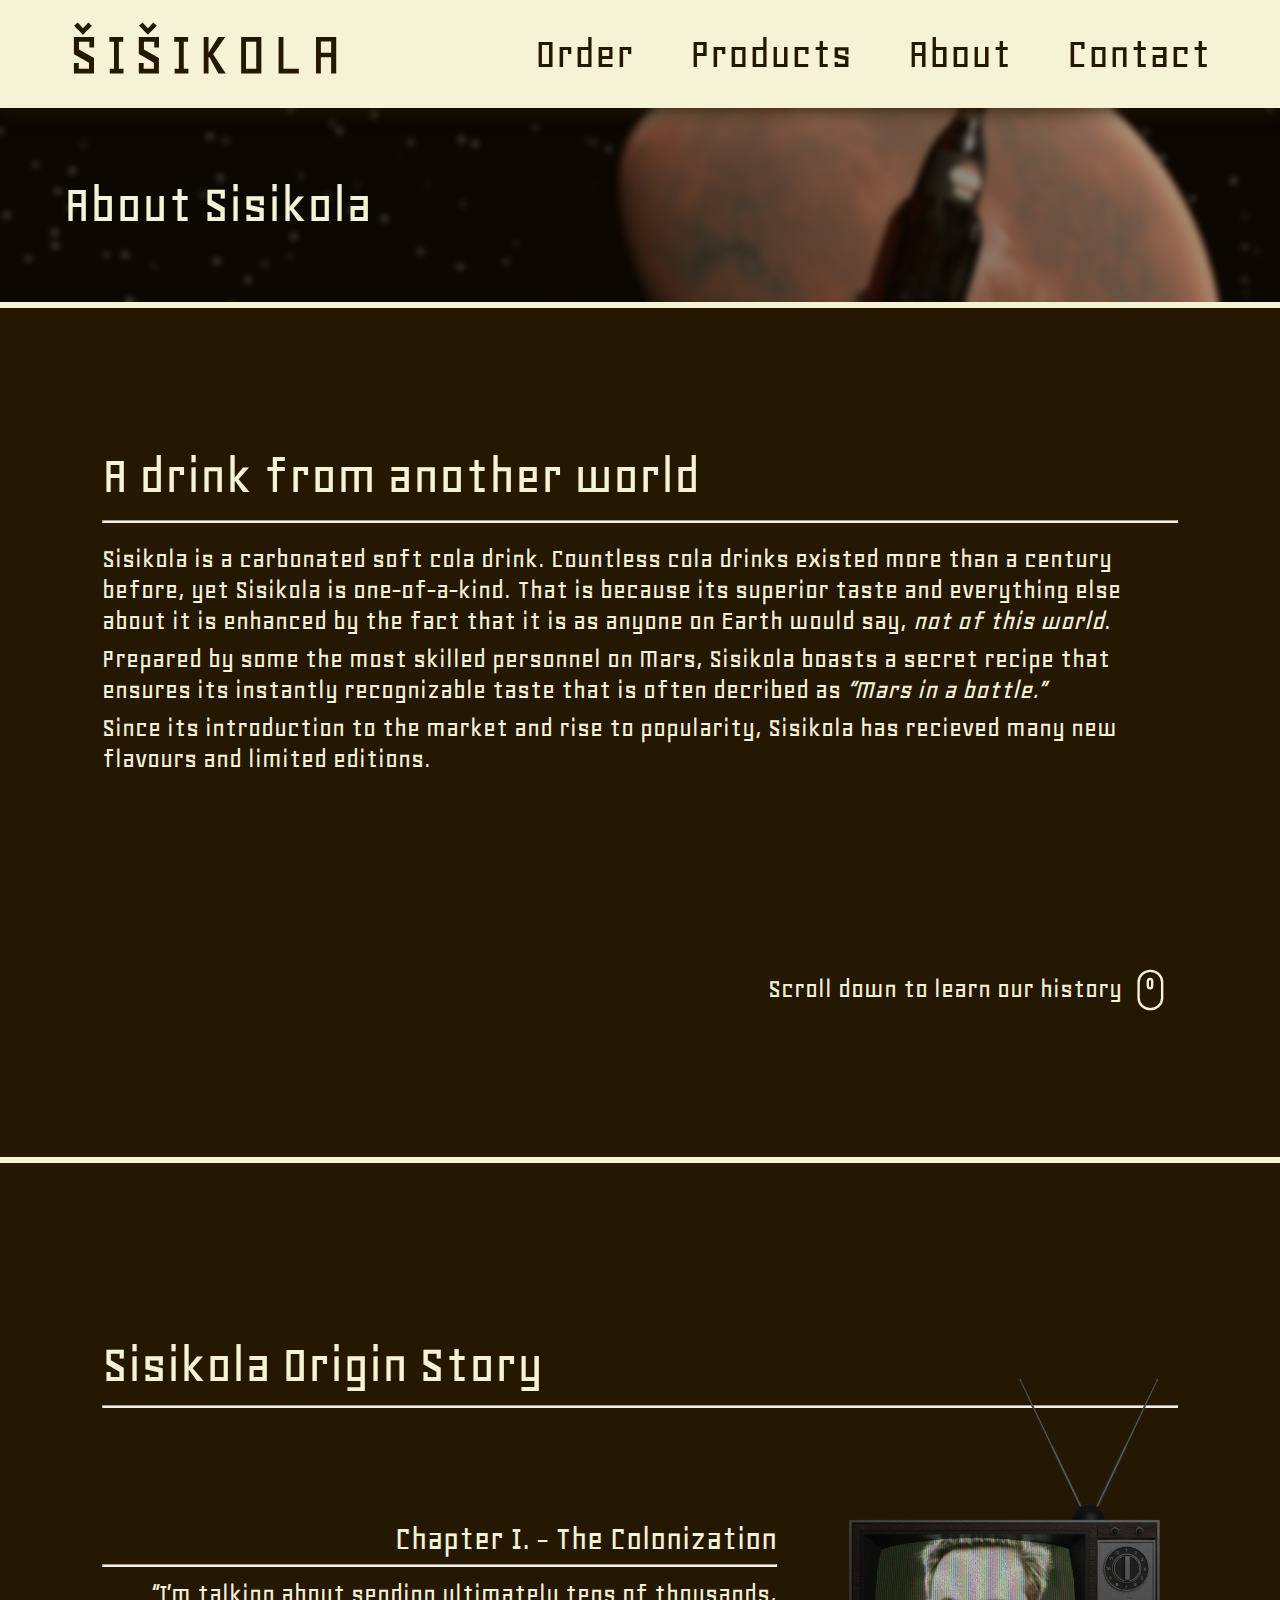
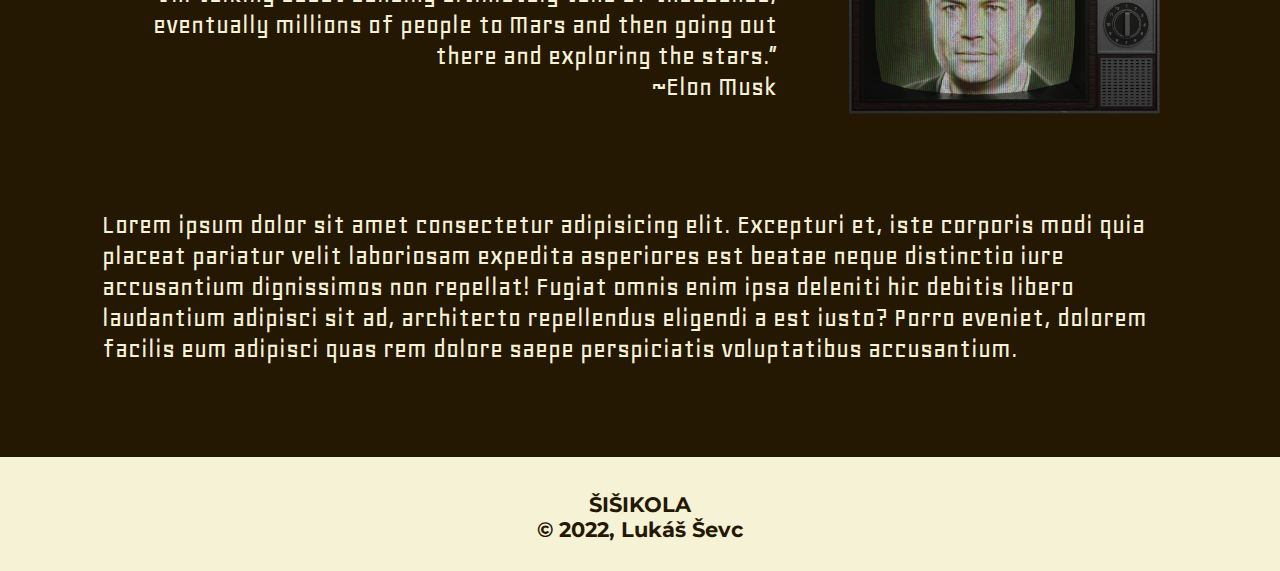
==== commit a4fe9ffc: "added links to product.html from other pages" ====
--- a/about.html
+++ b/about.html
@@ -15,7 +15,7 @@
         </a>
         <nav id="nav-bar">
             <a class="nav-link" href="">Order</a>
-            <a class="nav-link" href="">Products</a>
+            <a class="nav-link" href="products.html">Products</a>
             <a class="nav-link" href="">About</a>
             <a class="nav-link" href="contact.html">Contact</a>
         </nav>
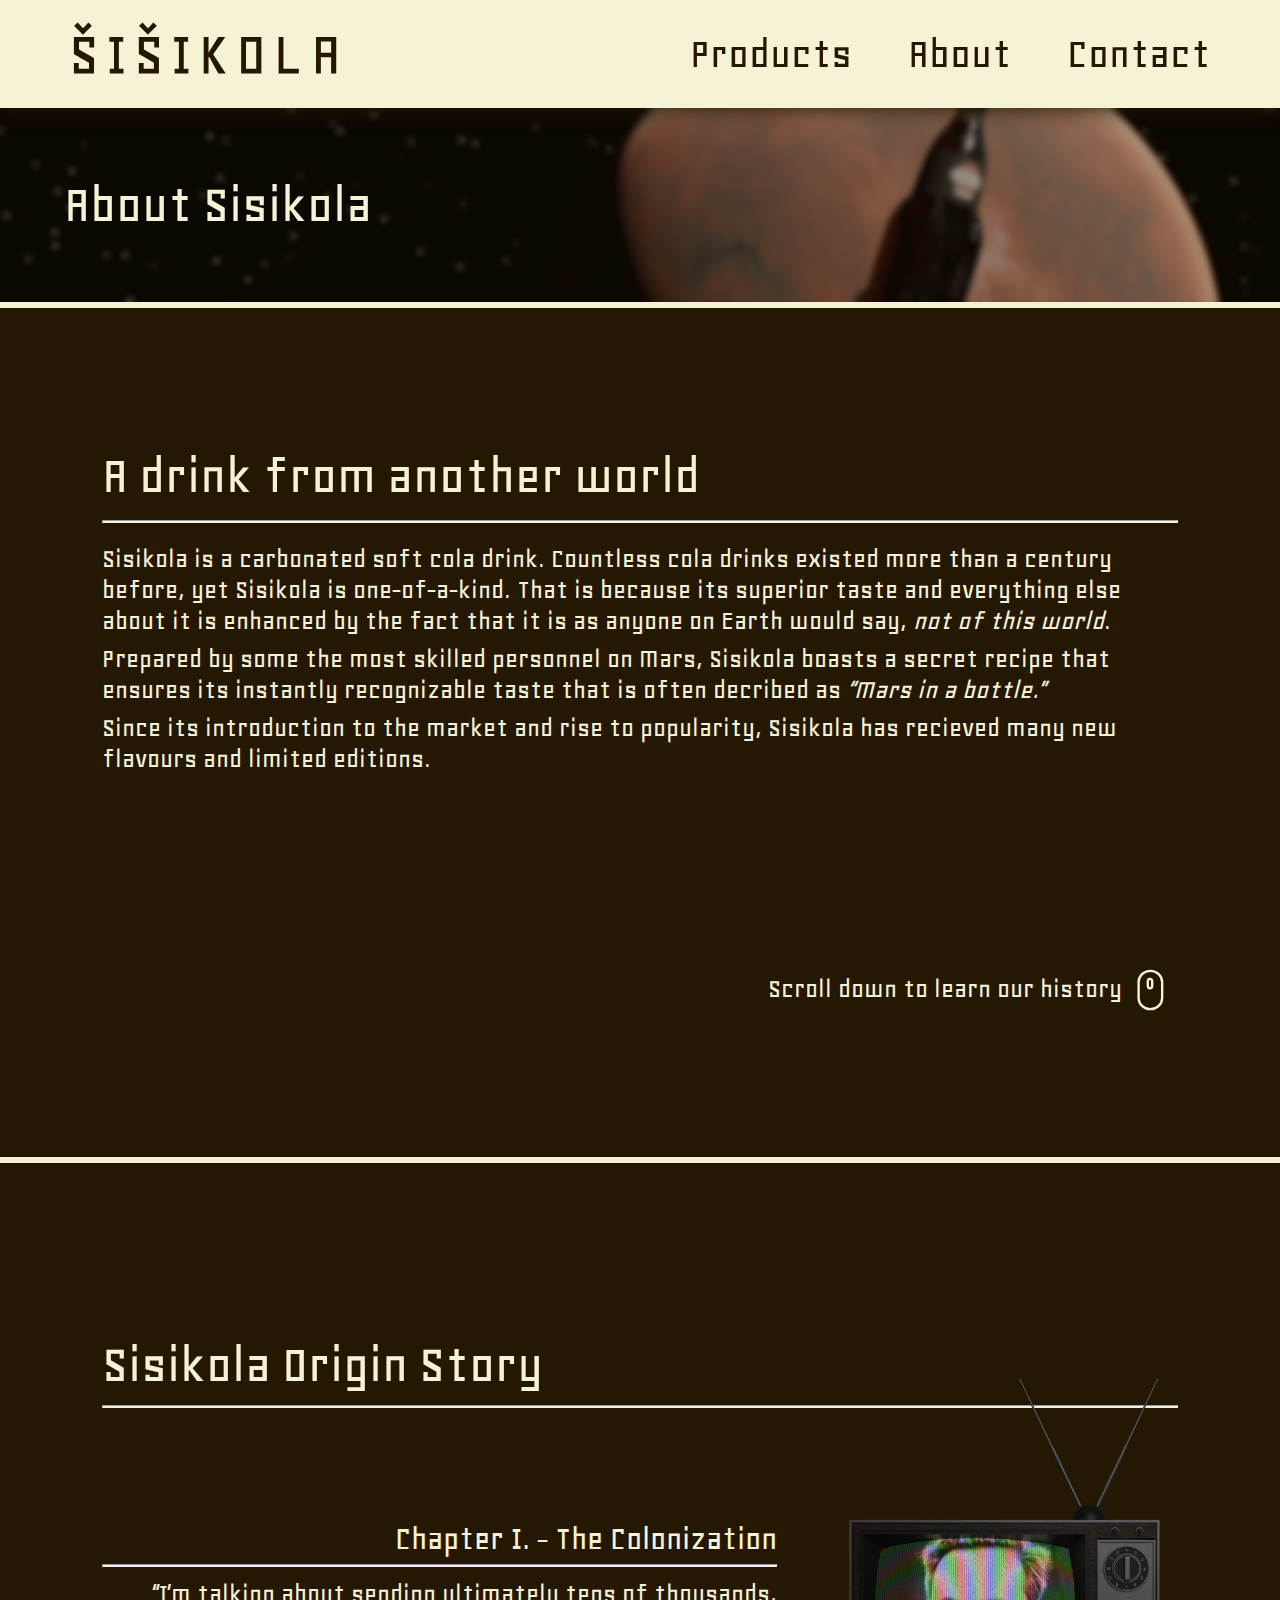
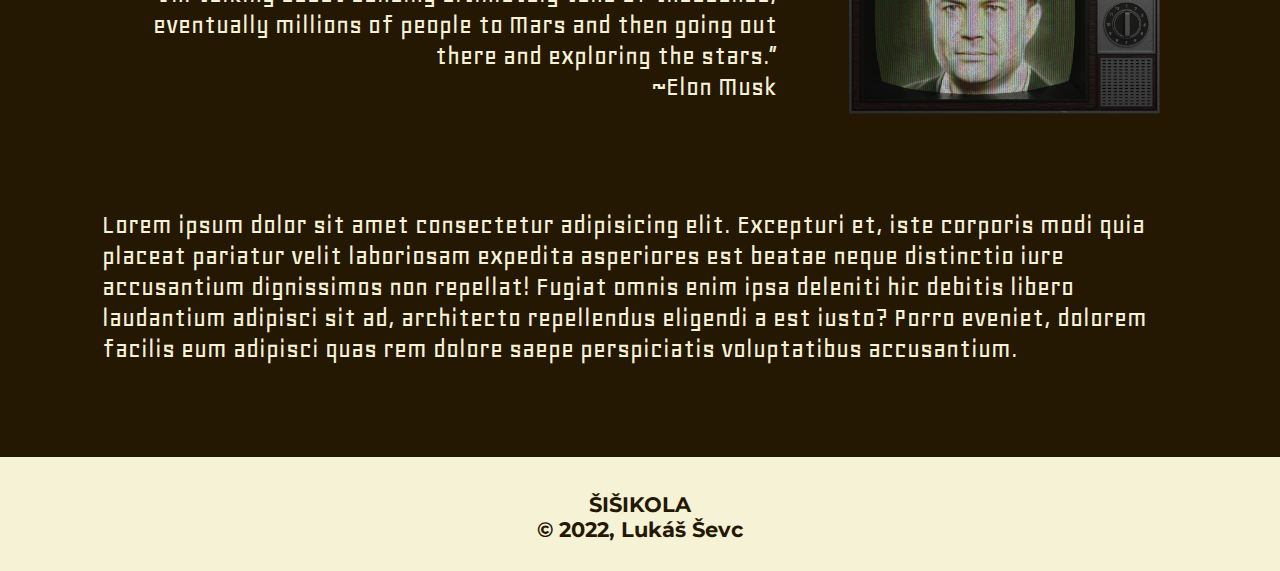
==== commit 5ffb9d27: "hid 'Order' nav-link" ====
--- a/about.html
+++ b/about.html
@@ -14,7 +14,7 @@
             <img src="media/sisikola-logo-text.svg" alt="logo">
         </a>
         <nav id="nav-bar">
-            <a class="nav-link" href="">Order</a>
+            <a class="nav-link" href=""></a>
             <a class="nav-link" href="products.html">Products</a>
             <a class="nav-link" href="">About</a>
             <a class="nav-link" href="contact.html">Contact</a>
